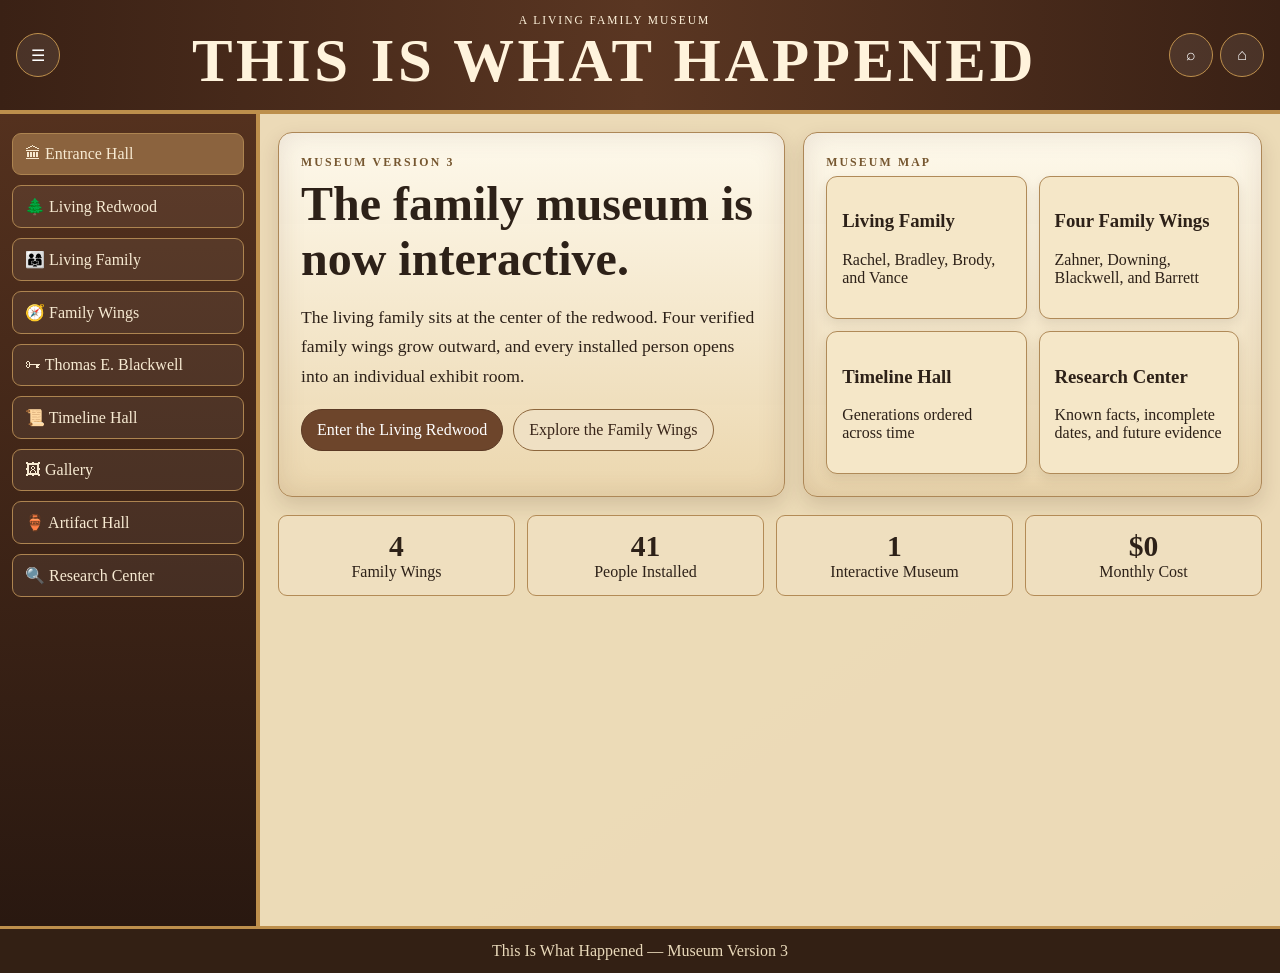
==== index.html @ 134f9eae "Add files via upload" ====
<!doctype html>
<html lang="en">
<head>
<meta charset="utf-8">
<meta name="viewport" content="width=device-width,initial-scale=1,viewport-fit=cover">
<meta name="theme-color" content="#28170f">
<meta name="apple-mobile-web-app-capable" content="yes">
<meta name="apple-mobile-web-app-status-bar-style" content="black-translucent">
<meta name="apple-mobile-web-app-title" content="Family Museum">
<title>This Is What Happened — Museum Version 3</title>
<style>
:root{--ink:#2d2118;--deep:#28170f;--wood:#5a3622;--wood2:#3a2115;--paper:#f0dfbb;--paper2:#fff8ea;--gold:#bd8f4c;--gold2:#8a6135;--green:#4f6948;--muted:#765b3b}
*{box-sizing:border-box}html{scroll-behavior:smooth}body{margin:0;min-height:100vh;color:var(--ink);font-family:Georgia,"Times New Roman",serif;background:linear-gradient(145deg,#160e0a,#332016 50%,#160e0a)}
button,input{font:inherit}.app{max-width:1500px;margin:auto;min-height:100vh;background:rgba(240,223,187,.98);box-shadow:0 0 50px #000}
header{position:sticky;top:0;z-index:50;display:grid;grid-template-columns:auto 1fr auto;align-items:center;gap:10px;padding:14px 16px;color:#fff3dc;background:linear-gradient(90deg,var(--wood2),var(--wood),var(--wood2));border-bottom:4px solid var(--gold)}
header h1{margin:0;text-align:center;font-size:clamp(1.55rem,5vw,3.8rem);letter-spacing:.06em;text-transform:uppercase}.kicker{margin:0;text-align:center;font-size:.72rem;letter-spacing:.17em;text-transform:uppercase}
.icon{width:44px;height:44px;border-radius:50%;border:1px solid var(--gold);background:rgba(255,255,255,.08);color:white;cursor:pointer}.head-actions{display:flex;gap:7px}
.layout{display:grid;grid-template-columns:260px 1fr;min-height:calc(100vh - 88px)}nav{padding:14px 12px;background:linear-gradient(#54311e,#291810);border-right:4px solid var(--gold)}
.nav{width:100%;margin:5px 0;padding:11px 12px;text-align:left;color:#f7ead2;border:1px solid #ad8450;border-radius:9px;background:rgba(255,255,255,.055);cursor:pointer}.nav:hover,.nav.active{background:#8b633e}
main{padding:18px;min-width:0}.room{display:none}.room.active{display:block;animation:fade .2s ease}@keyframes fade{from{opacity:.2;transform:translateY(5px)}to{opacity:1;transform:none}}
.panel{padding:22px;border:1px solid #ad8757;border-radius:14px;background:linear-gradient(rgba(255,251,239,.95),rgba(235,214,173,.94));box-shadow:inset 0 0 28px rgba(90,55,28,.13),0 8px 20px rgba(60,34,18,.15)}
.panel h2{margin:.1rem 0 1rem;font-size:clamp(1.8rem,4vw,3rem)}.lead{font-size:1.1rem;line-height:1.66}.eyebrow{margin:0 0 .35rem;color:#765730;font-size:.74rem;letter-spacing:.18em;text-transform:uppercase;font-weight:bold}
.hero{display:grid;grid-template-columns:1.05fr .95fr;gap:18px}.btnrow{display:flex;flex-wrap:wrap;gap:10px;margin-top:18px}.primary,.secondary{padding:11px 15px;border-radius:999px;cursor:pointer}.primary{background:#6d452b;color:white;border:1px solid #5b3924}.secondary{background:#efe0c3;color:#392519;border:1px solid #8d673d}
.cards,.people,.relations,.timeline-grid{display:grid;grid-template-columns:repeat(2,1fr);gap:12px}.card,.person-card,.relation-card{padding:15px;border:1px solid #b08a58;border-radius:11px;background:#f5e7c8;box-shadow:0 5px 12px rgba(63,39,22,.1)}button.card,button.person-card{cursor:pointer;color:var(--ink);text-align:left}button.card:hover,button.person-card:hover{transform:translateY(-2px)}
.stats{display:grid;grid-template-columns:repeat(4,1fr);gap:12px;margin:18px 0}.stats div{padding:14px;text-align:center;border:1px solid #b38b56;border-radius:9px;background:#efdfbf}.stats strong{display:block;font-size:1.85rem}
.tree-stage{position:relative;min-height:620px;display:grid;place-items:center;overflow:hidden}.tree{position:relative;width:min(82vw,560px);aspect-ratio:1;border:11px solid #4a2a1a;border-radius:50%;background:repeating-radial-gradient(circle at center,#9c5c32 0 8%,#c68d56 8.5% 12%,#8b4f2c 12.5% 17%,#b77742 17.5% 23%,#784226 23.5% 29%,#aa683a 29.5% 36%,#6e3b23 36.5% 43%,#985830 43.5% 50%);box-shadow:inset 0 0 35px rgba(35,19,11,.5),0 14px 28px rgba(0,0,0,.25)}
.tree-center{position:absolute;inset:34%;display:grid;place-items:center;text-align:center;border:3px solid #d5aa6d;border-radius:50%;background:#5f3824;color:#fffaf0;font-weight:bold;cursor:pointer}.branch{position:absolute;padding:7px 11px;border-radius:999px;background:rgba(247,228,188,.93);font-weight:bold;border:1px solid #9d7545;cursor:pointer}.north{top:6%;left:50%;transform:translateX(-50%)}.east{right:2%;top:48%}.south{bottom:6%;left:50%;transform:translateX(-50%)}.west{left:2%;top:48%}
.wing-intro{display:flex;justify-content:space-between;gap:14px;align-items:center;margin-bottom:18px}.badge{display:inline-block;padding:4px 8px;border-radius:999px;background:#ead6ac;border:1px solid #a57d49;font-size:.8rem}.dates{color:var(--muted)}.person-card h3{margin:.2rem 0 .4rem}.person-card small{display:block;color:#6c5336}
.person-head{display:grid;grid-template-columns:170px 1fr;gap:18px;align-items:center}.portrait{height:190px;display:grid;place-items:center;text-align:center;border:8px solid #5a3925;background:#e7d2a8;box-shadow:inset 0 0 0 3px #b88a49;color:#735436}.section-title{margin-top:28px;padding-bottom:7px;border-bottom:2px solid var(--gold)}.chapter{margin:18px 0;padding-left:16px;border-left:5px solid var(--gold)}.install{padding:15px;border:2px dashed #b28a58;border-radius:9px;background:rgba(255,255,255,.3)}
.search-overlay{position:fixed;inset:0;z-index:70;display:none;place-items:start center;padding:86px 14px 20px;background:rgba(22,13,8,.76)}.search-overlay.open{display:grid}.search-box{width:min(760px,100%);max-height:80vh;overflow:auto;padding:18px;border:2px solid var(--gold);border-radius:14px;background:#f4e6c7}.search-head{display:flex;justify-content:space-between;align-items:center}.close{border:0;background:transparent;font-size:2rem;cursor:pointer}#searchInput{width:100%;padding:13px 14px;border:1px solid #9b7447;border-radius:999px;background:#fffaf0}.results{display:grid;gap:8px;margin-top:14px}.result{display:flex;justify-content:space-between;gap:12px;padding:12px 14px;text-align:left;border:1px solid #b18a58;border-radius:9px;background:#fff6e2;cursor:pointer}
footer{padding:13px;text-align:center;color:#e9d9ba;background:#332014;border-top:3px solid var(--gold)}
@media(max-width:960px){.layout{grid-template-columns:1fr}nav{position:fixed;inset:76px auto 0 0;z-index:60;width:min(84vw,325px);transform:translateX(-105%);transition:.25s ease}nav.open{transform:translateX(0)}.hero{grid-template-columns:1fr}}
@media(max-width:720px){main{padding:12px}.cards,.people,.relations,.timeline-grid,.stats,.person-head{grid-template-columns:1fr}header h1{font-size:1.45rem}header .kicker{display:none}.tree-stage{min-height:410px}.portrait{height:220px}.wing-intro{align-items:flex-start;flex-direction:column}}

.thomas-hero{display:grid;grid-template-columns:minmax(220px,340px) 1fr;gap:22px;align-items:start}.thomas-portrait{width:100%;border:9px solid #5a3925;background:#e7d2a8;box-shadow:inset 0 0 0 3px #b88a49,0 10px 22px rgba(60,34,18,.18)}.thomas-portrait img{display:block;width:100%;height:auto}.legend-banner{margin:18px 0;padding:15px 18px;border-radius:10px;background:linear-gradient(135deg,#4b2f20,#6a4027);color:#fff3dc;border:1px solid #c89b59}.status-grid{display:grid;grid-template-columns:repeat(3,1fr);gap:10px;margin:14px 0}.status-box{padding:12px;border-radius:9px;border:1px solid #b18a58;background:#fff4dc}.status-box strong{display:block;margin-bottom:4px}.status-verified{border-left:5px solid #4f6948}.status-family{border-left:5px solid #b78a48}.status-unresolved{border-left:5px solid #7c4036}.evidence-gallery{display:grid;grid-template-columns:repeat(2,1fr);gap:14px}.evidence-item{overflow:hidden;border:1px solid #aa8352;border-radius:10px;background:#f7ead0;box-shadow:0 6px 14px rgba(60,34,18,.12)}.evidence-item img{display:block;width:100%;height:260px;object-fit:cover;background:#ddd}.evidence-item .caption{padding:12px}.evidence-item .caption h4{margin:.1rem 0 .45rem}.legend-card{margin:16px 0;padding:16px;border:1px solid #ad8755;border-radius:10px;background:#f4e6c8}.legend-card h3{margin-top:0}.quote-panel{margin:14px 0;padding:16px 18px;border-left:5px solid #8a6135;background:#efe0bf;font-style:italic}.contrast{display:grid;grid-template-columns:1fr auto 1fr;gap:12px;align-items:center;margin:18px 0}.contrast .side{padding:16px;border:1px solid #b18a58;border-radius:10px;background:#fff4dc}.contrast .arrow{font-size:2rem;color:#8a6135}.archive-tag{display:inline-block;padding:5px 9px;border-radius:999px;background:#ead6ac;border:1px solid #a57d49;font-size:.82rem}@media(max-width:760px){.thomas-hero,.status-grid,.evidence-gallery,.contrast{grid-template-columns:1fr}.contrast .arrow{text-align:center;transform:rotate(90deg)}.evidence-item img{height:auto;max-height:420px;object-fit:contain}}

</style>
</head>
<body>
<div class="app">
<header>
<button id="menuBtn" class="icon">☰</button>
<div><p class="kicker">A Living Family Museum</p><h1>This Is What Happened</h1></div>
<div class="head-actions"><button id="searchBtn" class="icon">⌕</button><button id="homeBtn" class="icon">⌂</button></div>
</header>
<div class="layout">
<nav id="nav">
<button class="nav active" data-room="entrance">🏛 Entrance Hall</button>
<button class="nav" data-room="redwood">🌲 Living Redwood</button>
<button class="nav" data-room="living">👨‍👩‍👧 Living Family</button>
<button class="nav" data-room="wings">🧭 Family Wings</button>
<button class="nav" data-room="thomas-room">🗝 Thomas E. Blackwell</button>
<button class="nav" data-room="timeline">📜 Timeline Hall</button>
<button class="nav" data-room="gallery">🖼 Gallery</button>
<button class="nav" data-room="artifacts">🏺 Artifact Hall</button>
<button class="nav" data-room="research">🔍 Research Center</button>
</nav>
<main>
<section id="entrance" class="room active">
<div class="hero">
<article class="panel"><p class="eyebrow">Museum Version 3</p><h2>The family museum is now interactive.</h2><p class="lead">The living family sits at the center of the redwood. Four verified family wings grow outward, and every installed person opens into an individual exhibit room.</p><div class="btnrow"><button class="primary go" data-go="redwood">Enter the Living Redwood</button><button class="secondary go" data-go="wings">Explore the Family Wings</button></div></article>
<article class="panel"><p class="eyebrow">Museum Map</p><div class="cards"><button class="card go" data-go="living"><h3>Living Family</h3><p>Rachel, Bradley, Brody, and Vance</p></button><button class="card go" data-go="wings"><h3>Four Family Wings</h3><p>Zahner, Downing, Blackwell, and Barrett</p></button><button class="card go" data-go="timeline"><h3>Timeline Hall</h3><p>Generations ordered across time</p></button><button class="card go" data-go="research"><h3>Research Center</h3><p>Known facts, incomplete dates, and future evidence</p></button></div></article>
</div>
<div class="stats"><div><strong>4</strong><span>Family Wings</span></div><div><strong>41</strong><span>People Installed</span></div><div><strong>1</strong><span>Interactive Museum</span></div><div><strong>$0</strong><span>Monthly Cost</span></div></div>
</section>

<section id="redwood" class="room"><article class="panel"><p class="eyebrow">The Living Redwood</p><h2>Every branch begins with the living family.</h2><div class="tree-stage"><div class="tree"><button class="branch north open-wing" data-wing="Zahner">Zahner</button><button class="branch east open-wing" data-wing="Downing">Downing</button><button class="branch south open-wing" data-wing="Barrett">Barrett</button><button class="branch west open-wing" data-wing="Blackwell">Blackwell</button><button class="tree-center go" data-go="living">Rachel<br>Bradley<br>Brody<br>Vance</button></div></div></article></section>

<section id="living" class="room"><article class="panel"><p class="eyebrow">Center Generation</p><h2>Living Family</h2><div id="livingGrid" class="people"></div></article></section>

<section id="wings" class="room"><article class="panel"><div class="wing-intro"><div><p class="eyebrow">Family Wings</p><h2>Choose a branch of the museum.</h2></div><span class="badge">Verified names and dates from uploaded screenshots</span></div><div id="wingCards" class="cards"></div><div id="wingDetail"></div></article></section>

<section id="person" class="room"><article class="panel"><button id="backBtn" class="secondary">← Back</button><div id="personView"></div></article></section>


<section id="thomas-room" class="room"><article class="panel"><p class="eyebrow">Blackwell Wing • Featured Ancestor Exhibit</p><div class="thomas-hero"><div class="thomas-portrait"><img src="[data-uri]" alt="Portrait of Thomas Emory Blackwell"></div><div><span class="archive-tag">Archive ID BW-000001</span><h2>Thomas Emory Blackwell</h2><p class="lead">31 January 1870 – 19 February 1962</p><p><strong>Farmer, family storyteller, and the subject of one of the Blackwell family's most persistent legends.</strong></p><div class="legend-banner">“Some men leave records. Others leave legends.”</div><p>Thomas was born in Dent County, Missouri, married Eula Frances Dabney on 28 April 1892, raised a large family, and spent much of his life in Norman Township near Salem. His documented life appears ordinary on paper. Family memory describes a much wilder man.</p></div></div>
<h3 class="section-title">Verified Record</h3><div class="status-grid"><div class="status-box status-verified"><strong>Birth</strong>31 January 1870, Dent County, Missouri</div><div class="status-box status-verified"><strong>Marriage</strong>28 April 1892 to Eula Frances Dabney</div><div class="status-box status-verified"><strong>Death</strong>19 February 1962, Salem, Missouri</div><div class="status-box status-verified"><strong>Occupation</strong>Farmer; later retired</div><div class="status-box status-verified"><strong>Burial</strong>Cedar Grove Cemetery, Salem, Missouri</div><div class="status-box status-verified"><strong>Parents</strong>John Smith Halbert Blackwell and Sarah Ellen Kincaid</div></div>
<h3 class="section-title">The Man Behind the Records</h3><p>Thomas spent roughly six decades in Norman Township and the Salem area. The 1950 census and his death certificate place him firmly in Dent County, Missouri. Family tradition remembers him as colorful, independent, and difficult to reduce to a list of dates.</p>
<h3 class="section-title">Family Legends</h3><div class="legend-card"><h3>The Missing Pinky</h3><p>Family members say Thomas lost his little finger after being shot while serving in a war. The photograph of Thomas and Eula appears to show the missing finger.</p><div class="status-box status-family"><strong>Research status</strong>Family tradition with a visible photographic clue. The specific military conflict has not yet been identified.</div><p>Because Thomas was born in 1870, the Civil War cannot be the correct conflict. The story may refer to later military service, a militia action, or another firearms incident that became associated with “the war” as the story passed through generations.</p></div>
<div class="legend-card"><h3>The Jesse James Stories</h3><p>Thomas was remembered as a man who told stories of running with Jesse James and robbing stagecoaches. Jesse James died in 1882, when Thomas was twelve, so the literal version of the story remains doubtful. The family memory may preserve a connection to former James-Younger associates, later outlaw culture, or Thomas's own flair for storytelling.</p><div class="status-box status-unresolved"><strong>Research status</strong>Unverified family legend. Preserve, investigate, and do not present as proven fact.</div></div>
<div class="legend-card"><h3>The Lost Blackwell Treasure</h3><p>According to family tradition, Thomas buried money and valuables somewhere near his home on the Blackwell property. John Blackwell Sr. reportedly said Thomas could retrieve the cache in about twenty minutes.</p><div class="quote-panel">No one found the treasure, and it was not for lack of trying. Search crews brought equipment to the property and treated the mystery like a local version of Oak Island.</div><p>The treasure remains unfound. Whether the cache existed or not, the search itself has become part of Blackwell family history.</p><div class="status-box status-family"><strong>Research status</strong>Long-standing oral history supported by repeated family accounts; physical evidence has not been found.</div></div>
<h3 class="section-title">Father and Son: A Family Contrast</h3><div class="contrast"><div class="side"><h3>Thomas Emory Blackwell</h3><p>Farmer, adventurer in family memory, stagecoach storyteller, treasure legend, and a character whose stories survived for generations.</p></div><div class="arrow">→</div><div class="side"><h3>John Smith Blackwell Sr.</h3><p>Baptist preacher, public servant, and reportedly a member of the Missouri House of Representatives—the apparent polar opposite of his father.</p></div></div>
<h3 class="section-title">Evidence Gallery</h3><div class="evidence-gallery"><div class="evidence-item"><img src="[data-uri]" alt="Thomas and Eula"><div class="caption"><h4>Thomas and Eula</h4><p>The family photograph in which Thomas's injured hand can be examined.</p></div></div><div class="evidence-item"><img src="[data-uri]" alt="Death certificate"><div class="caption"><h4>Missouri Death Certificate, 1962</h4><p>Documents his birth, death, occupation, parents, residence, cause of death, and burial.</p></div></div><div class="evidence-item"><img src="[data-uri]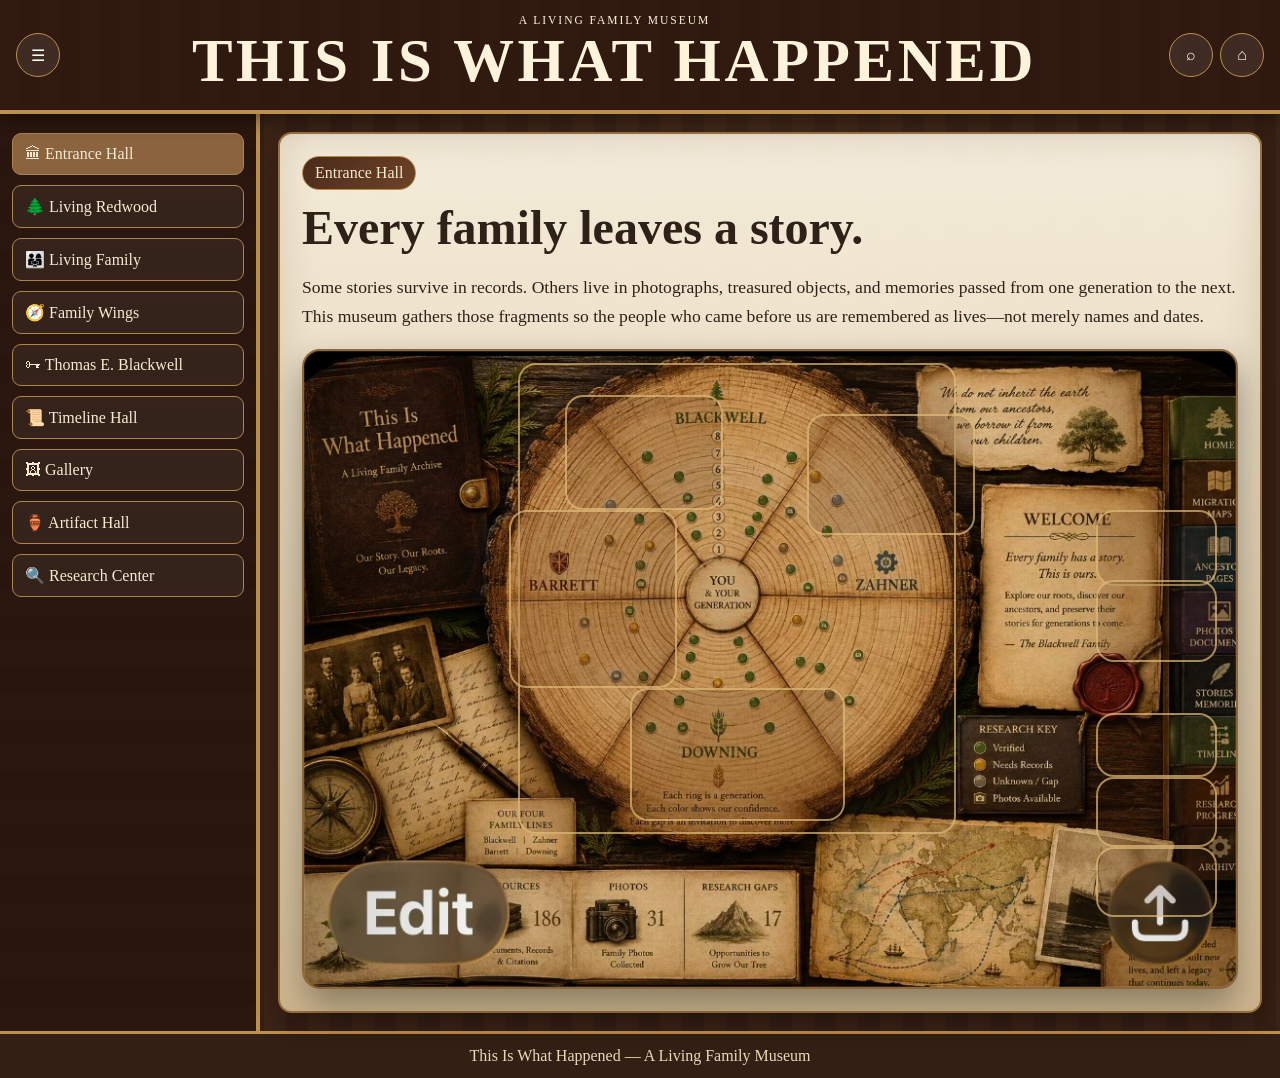
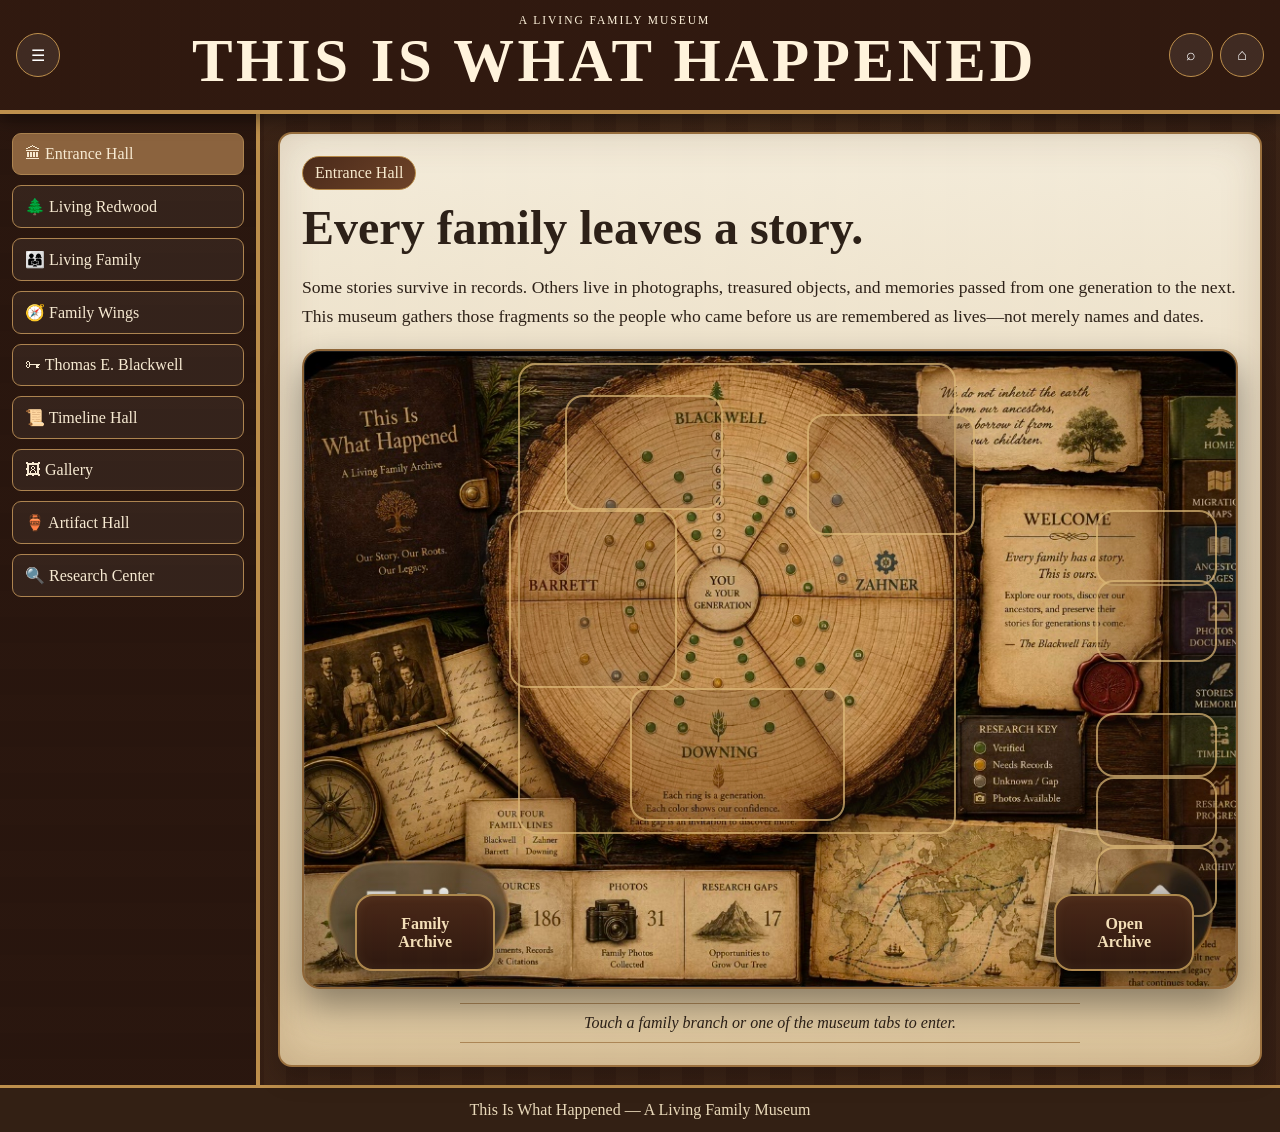
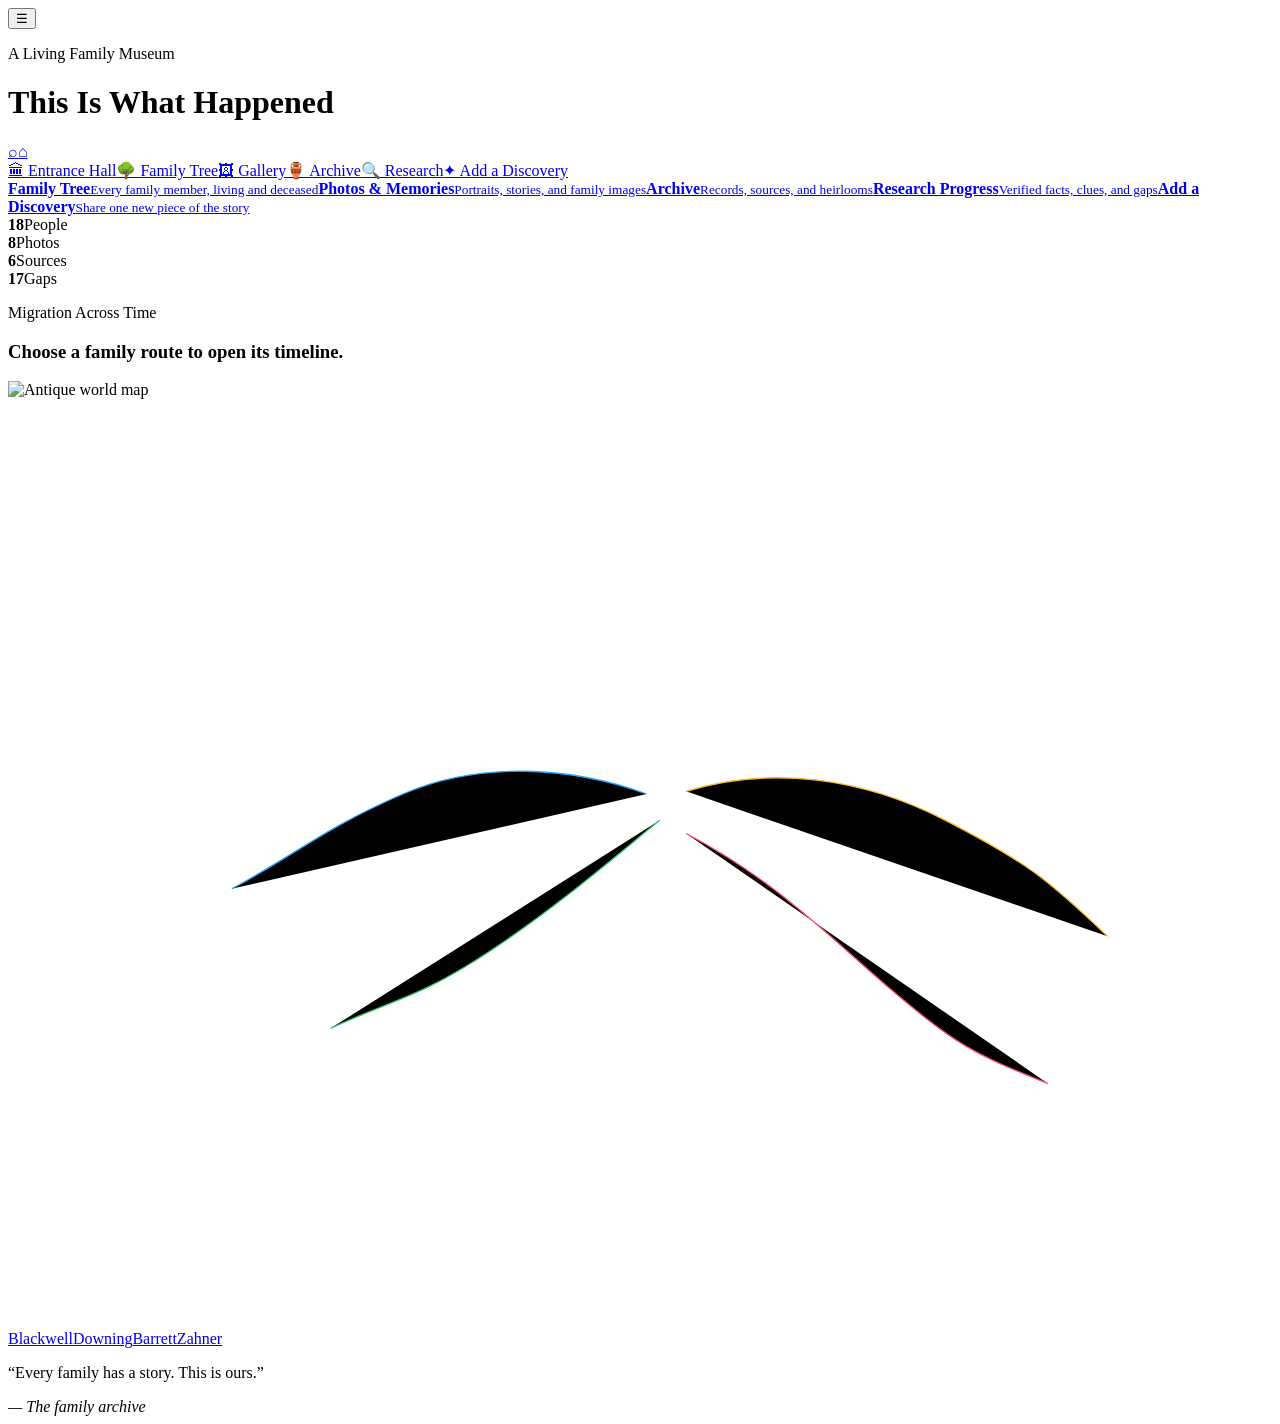
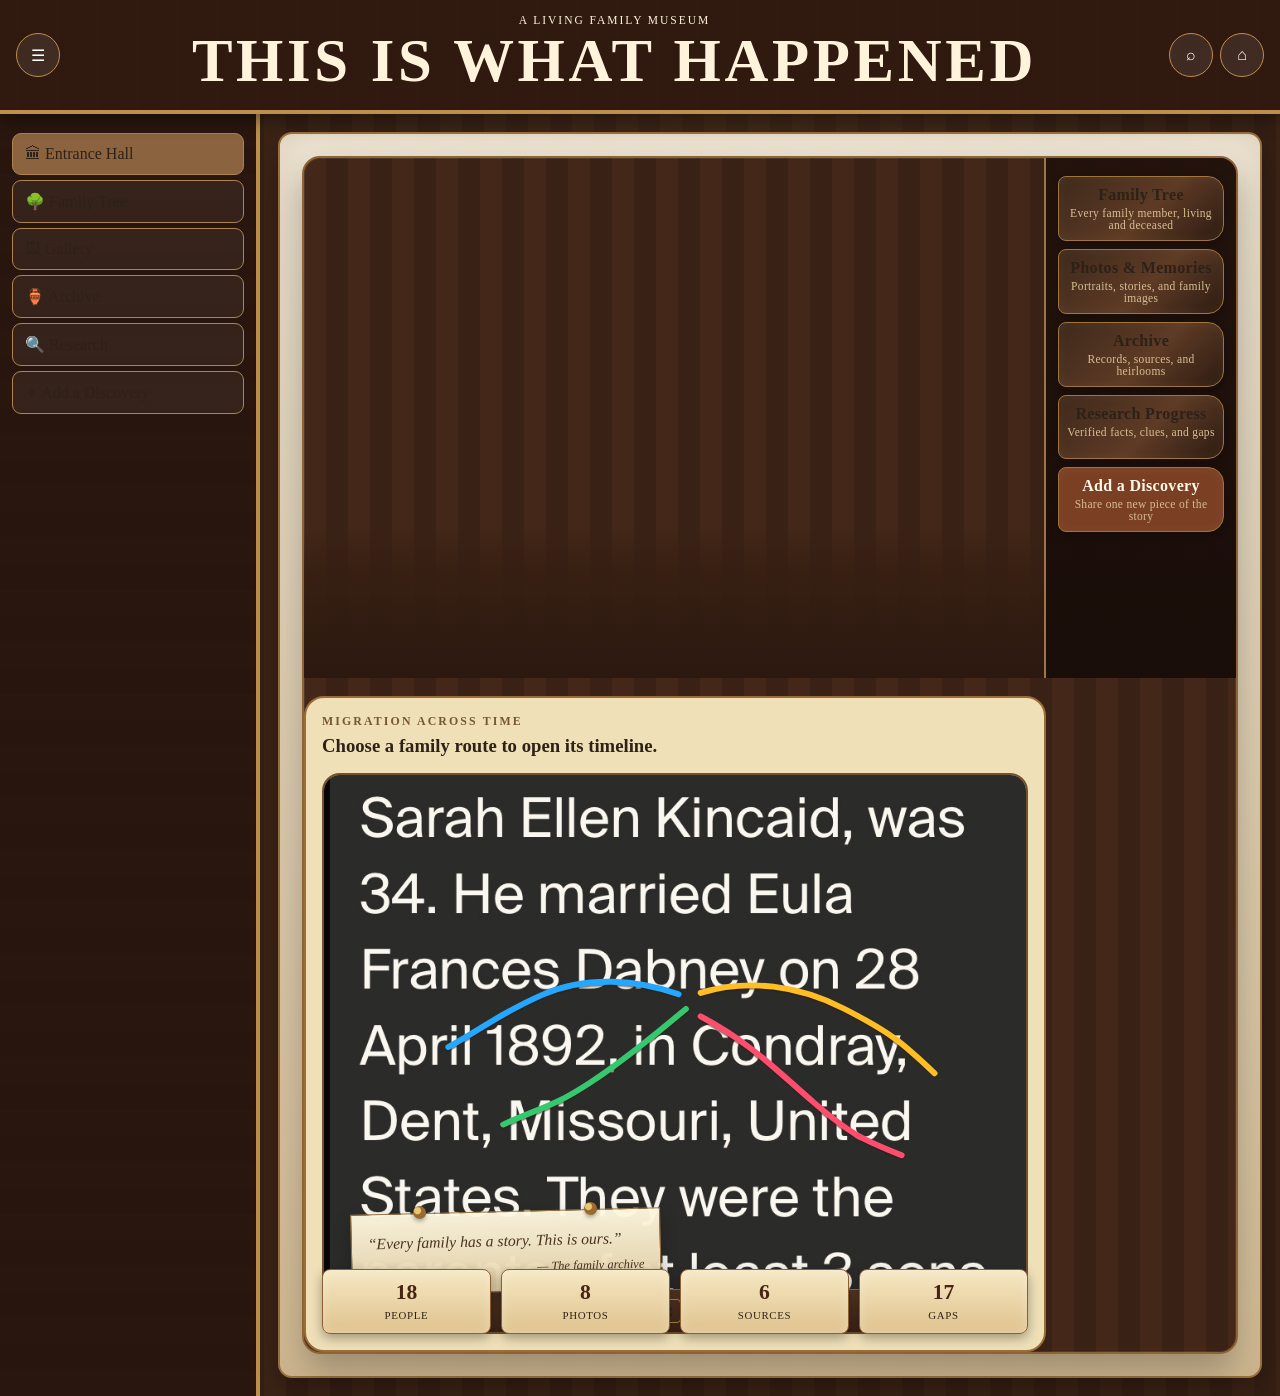
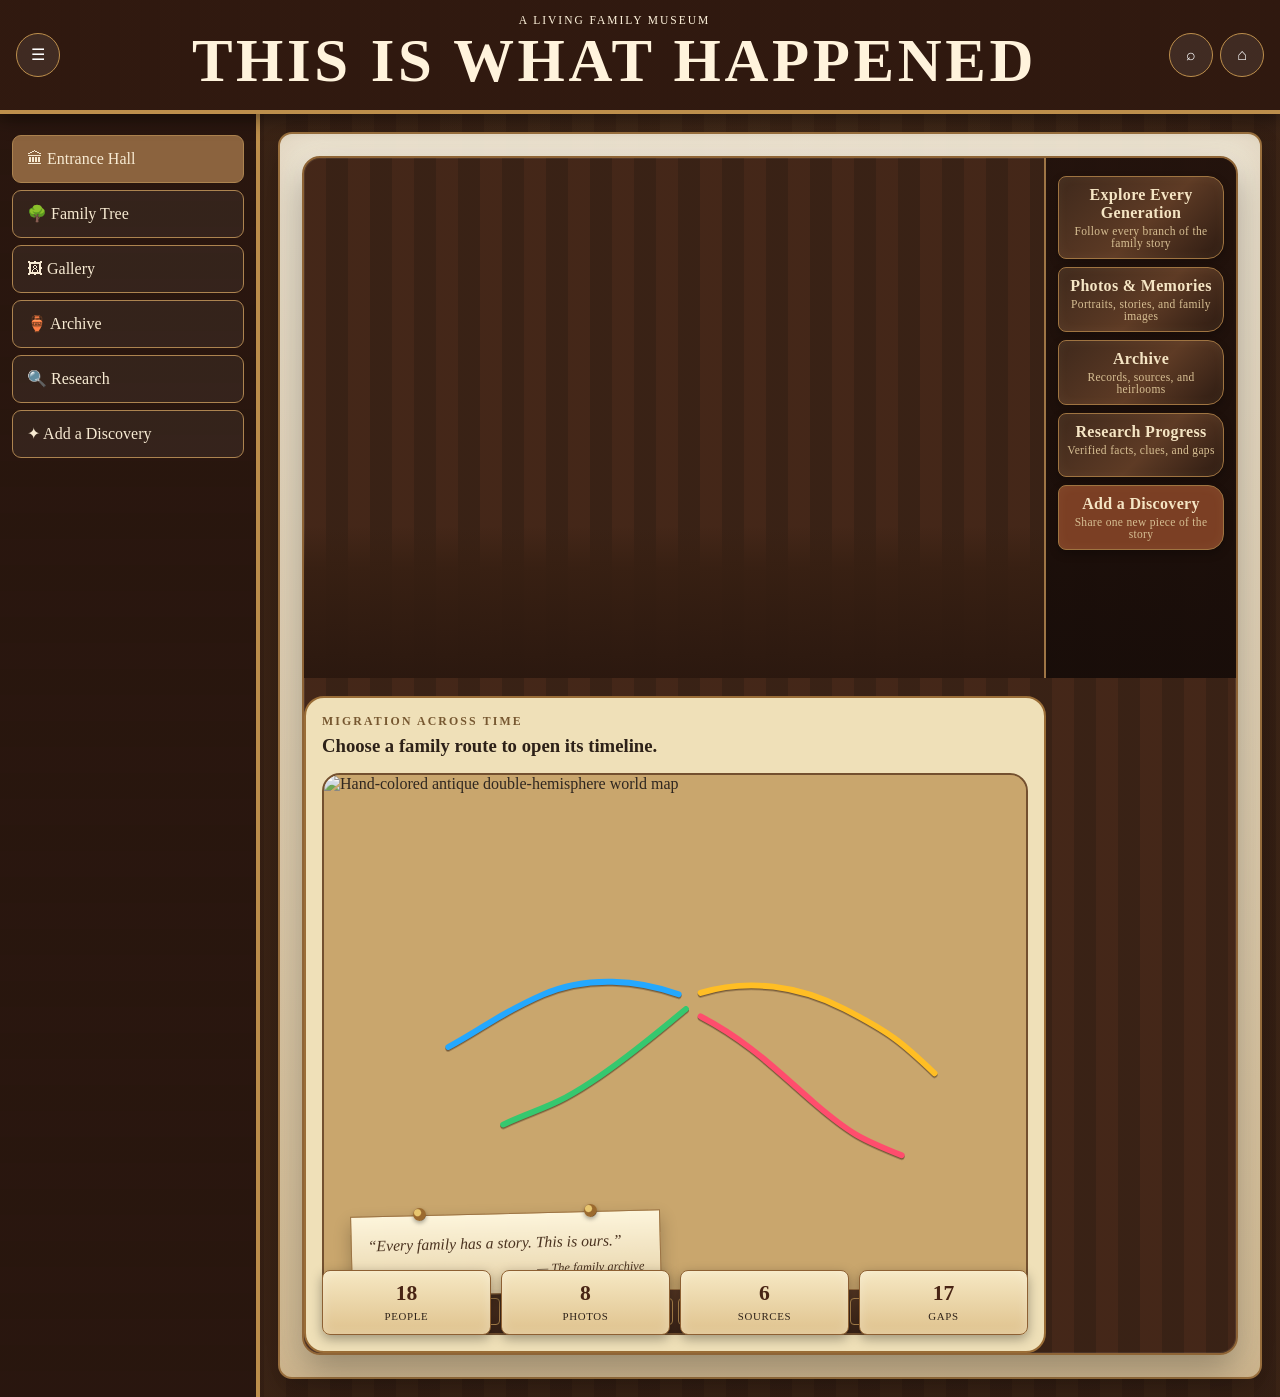
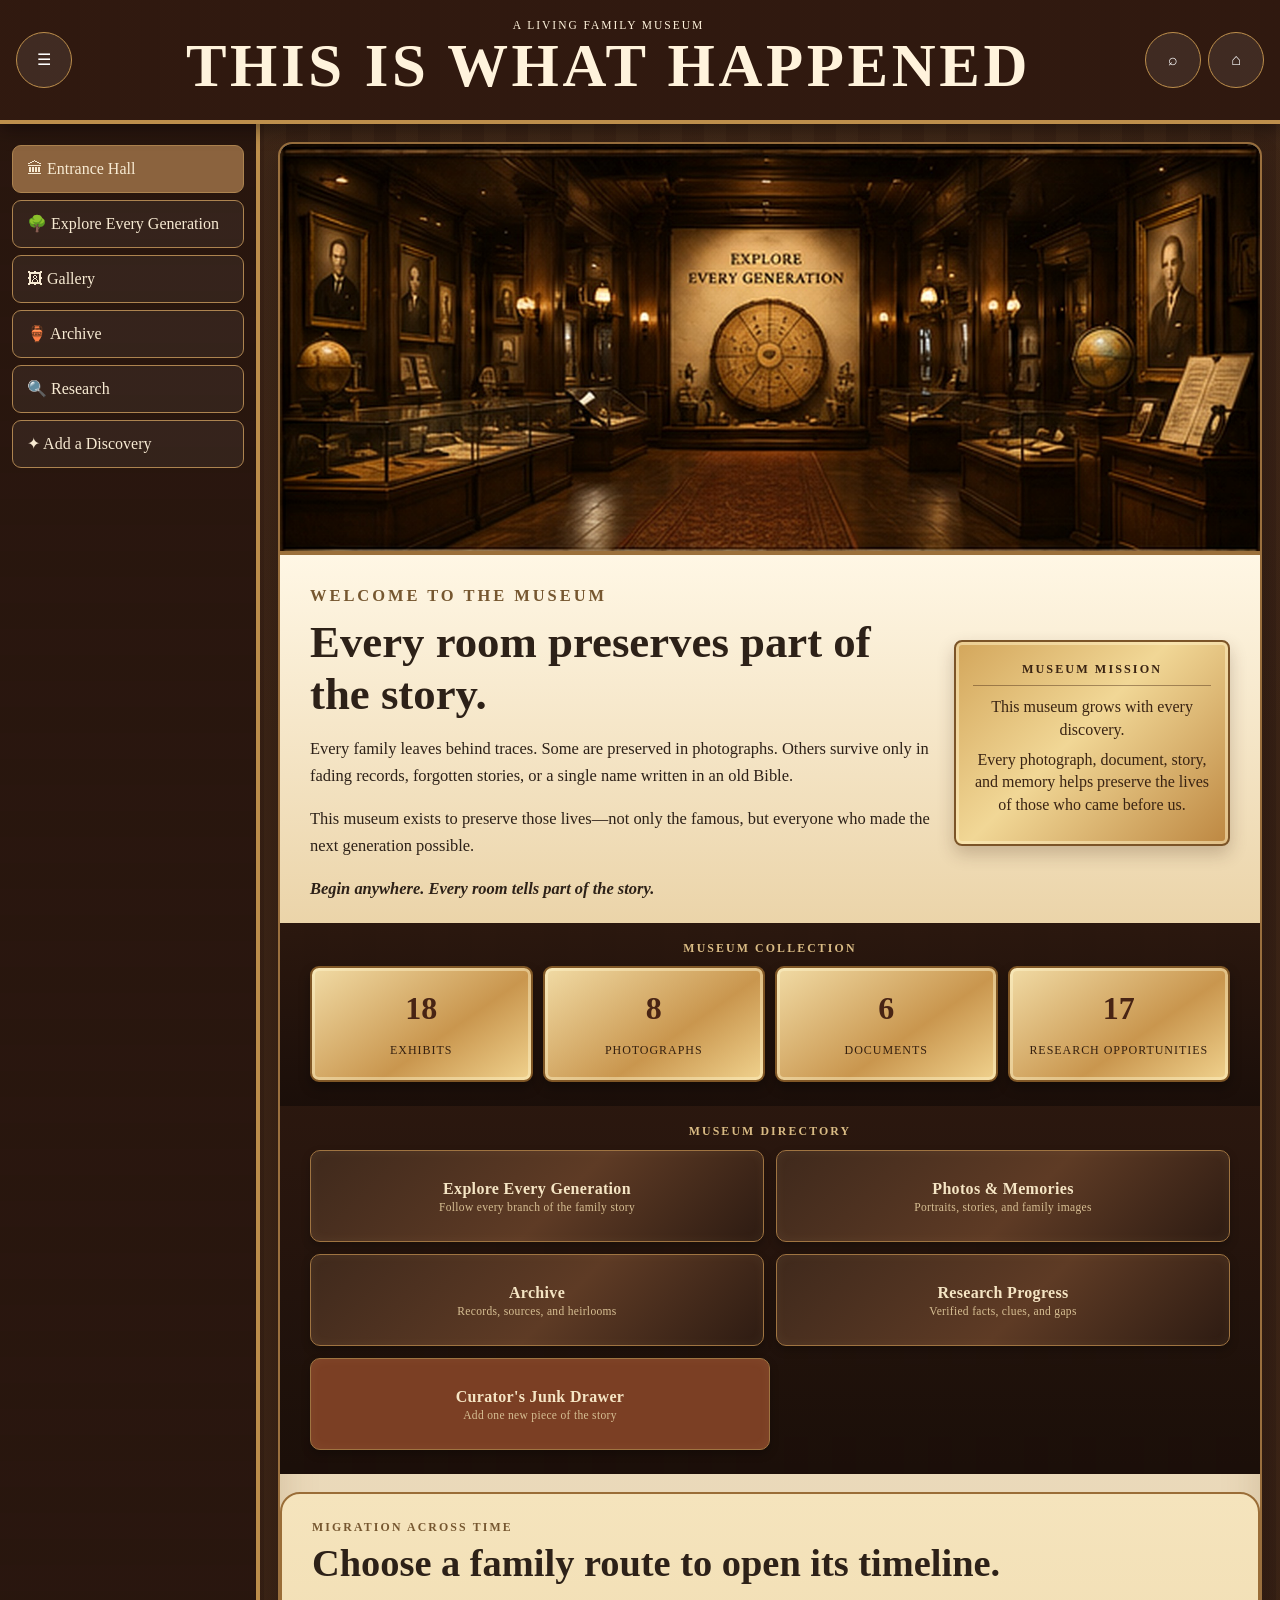
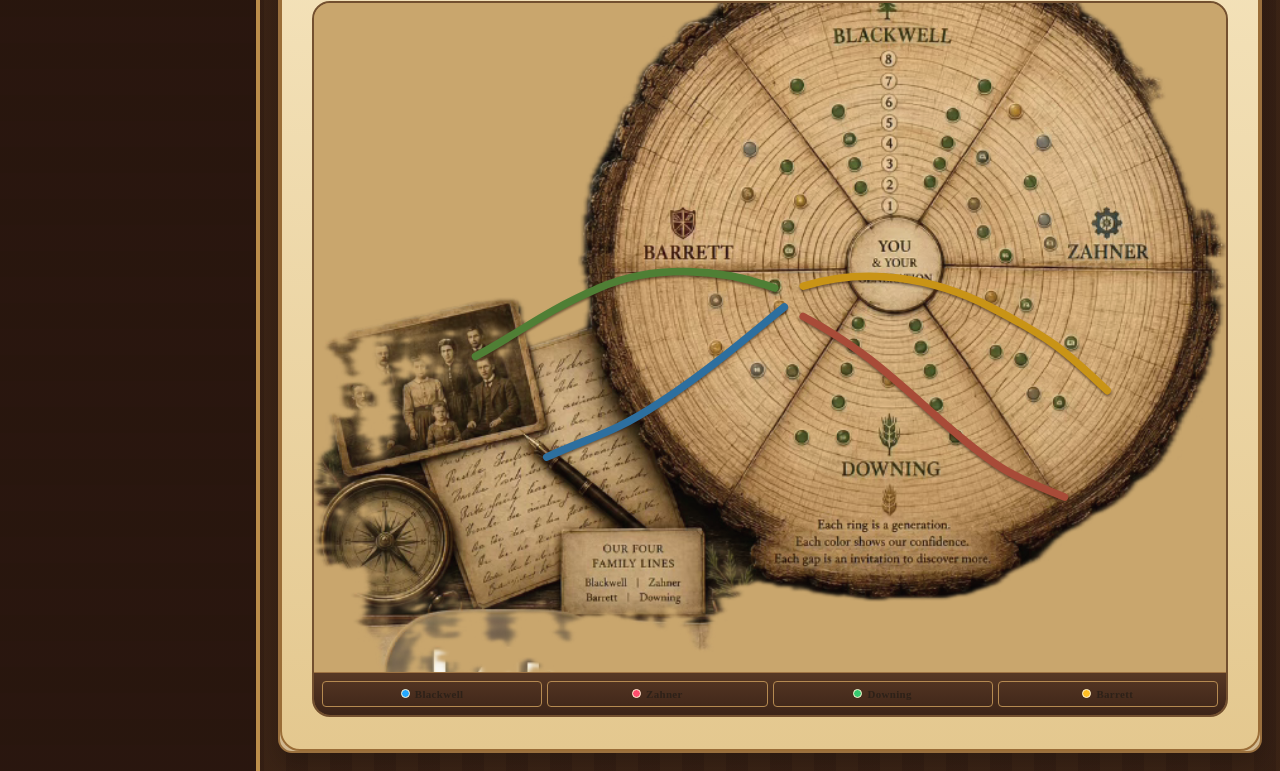
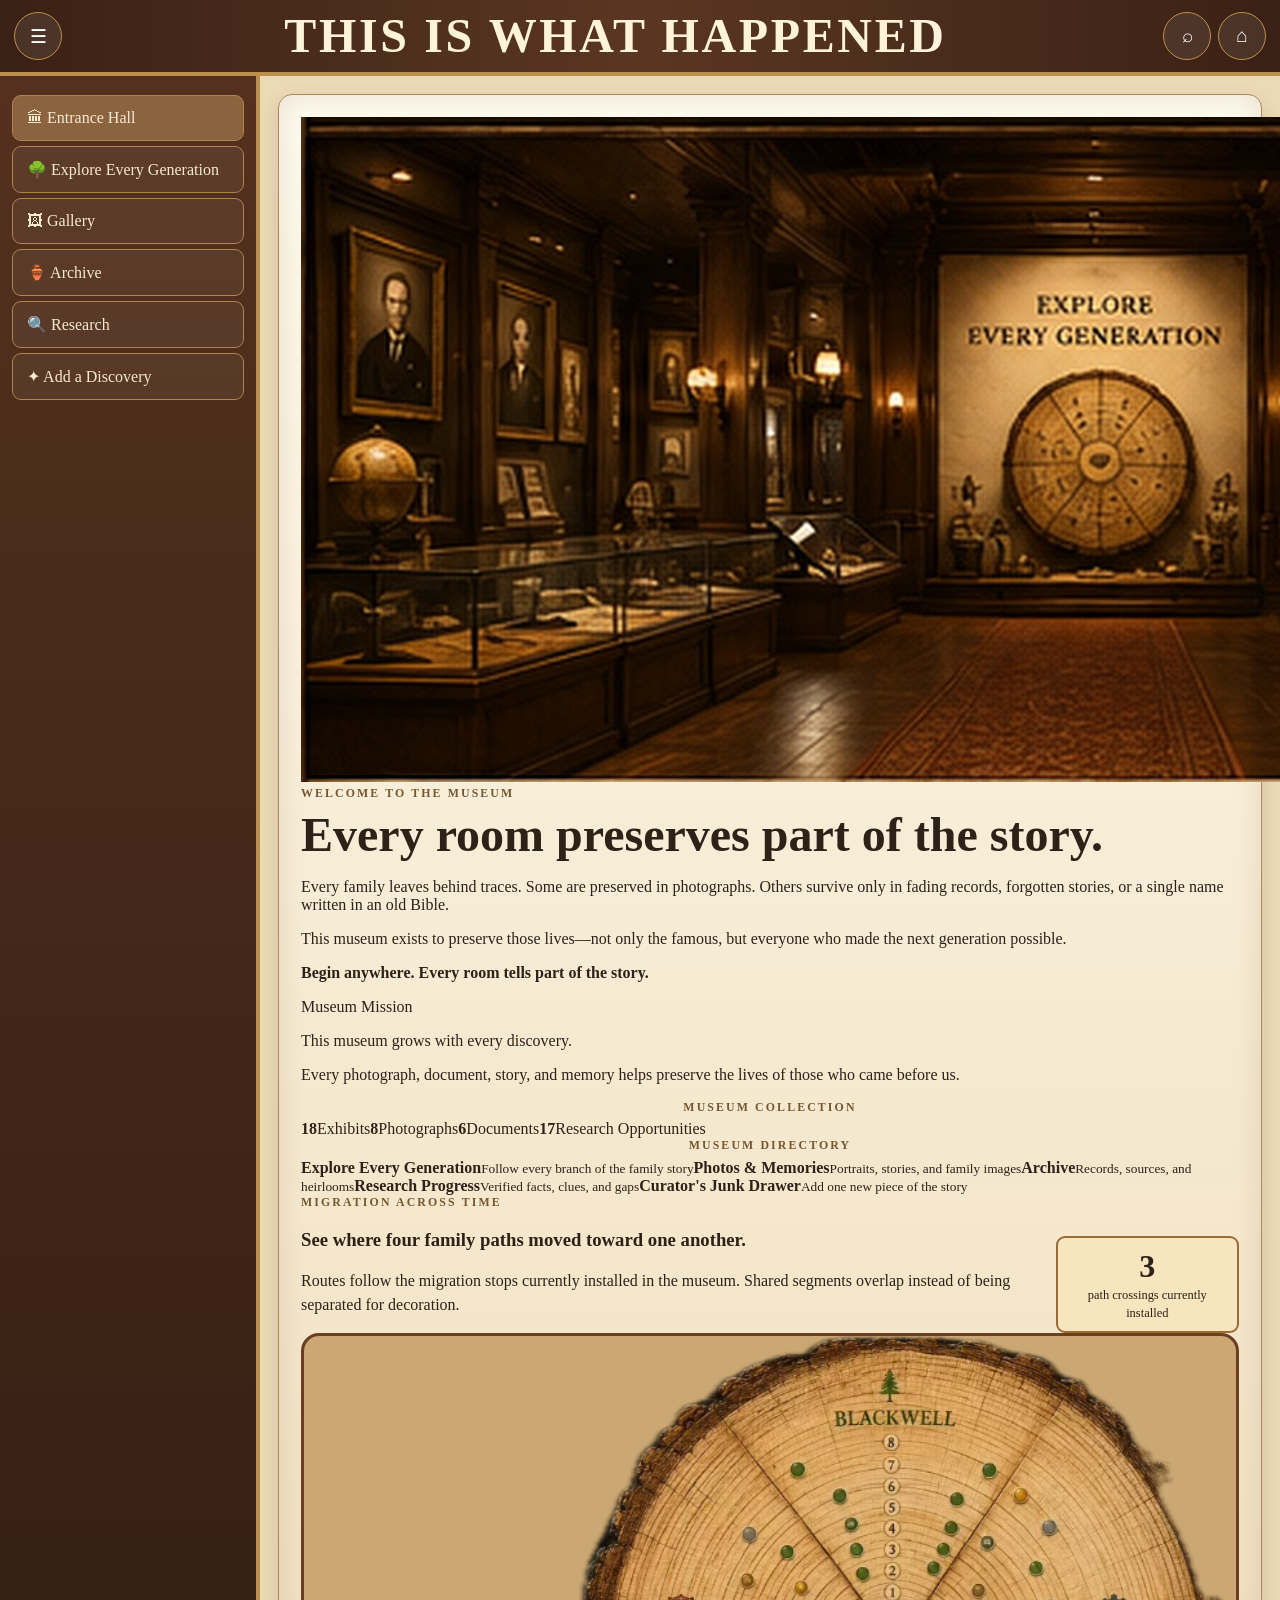
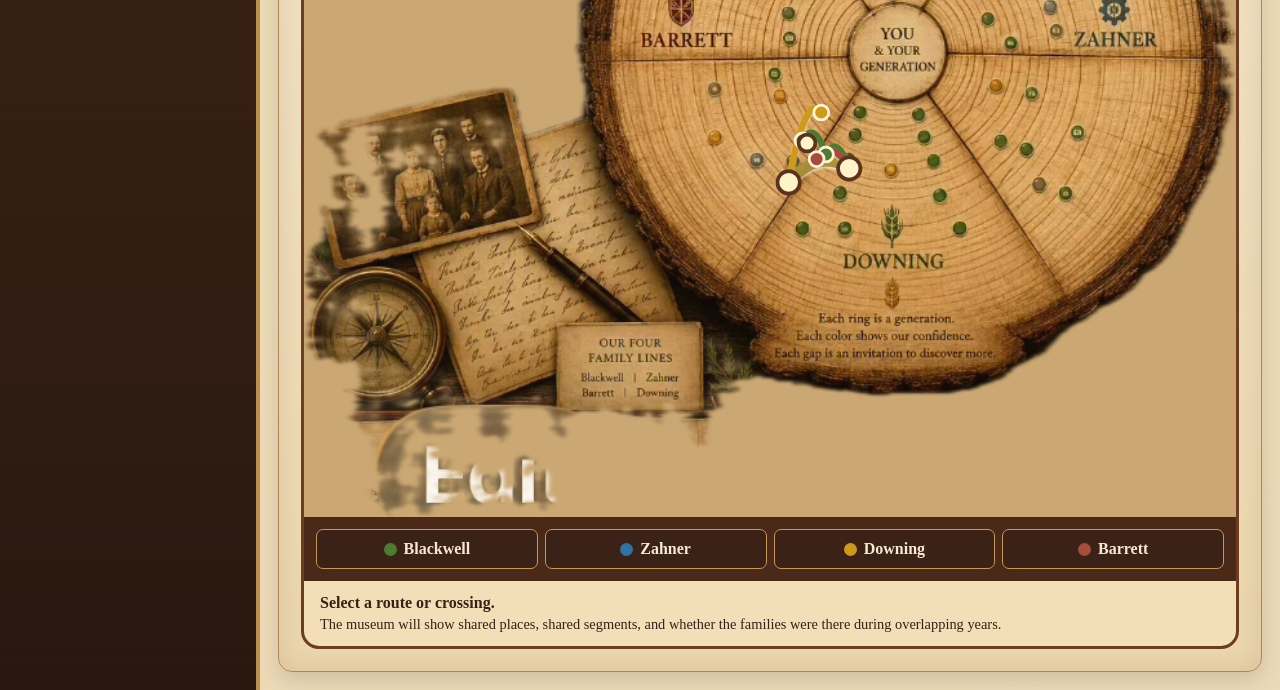
